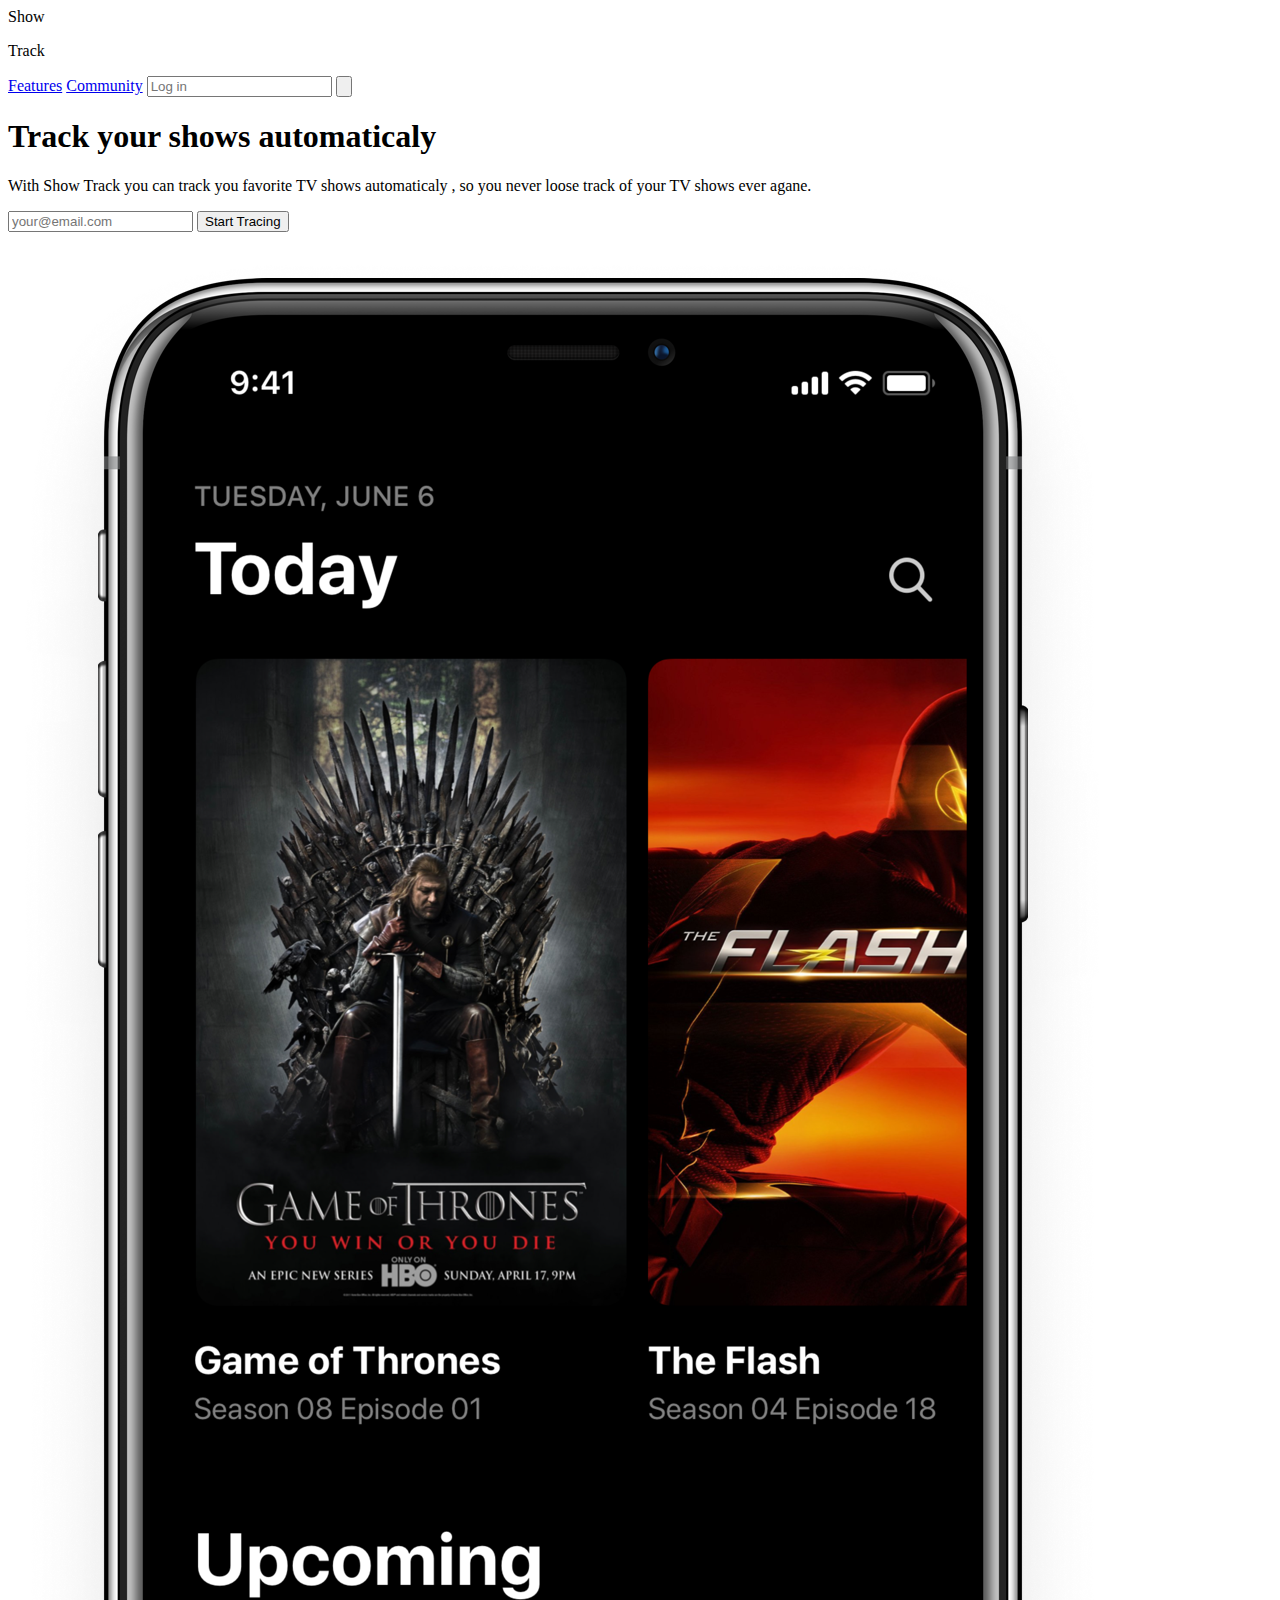
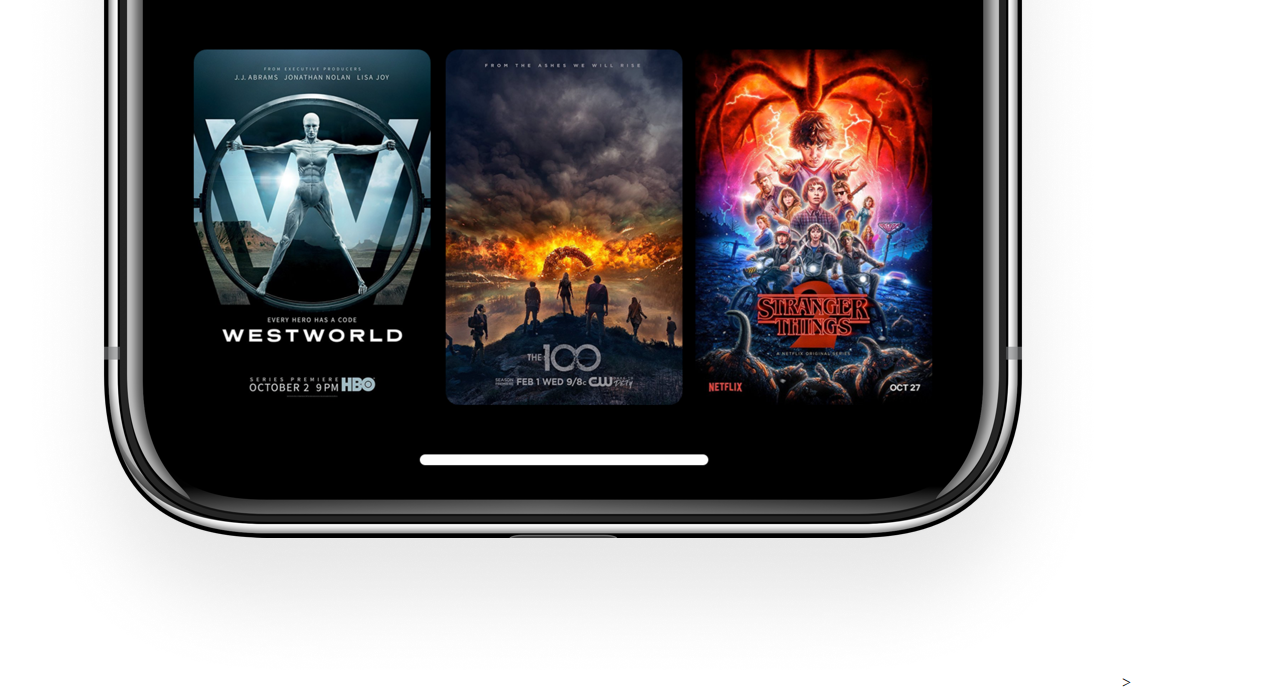
==== index.html/Iphone.html @ 3103d251 "all h2 h3 was deleted" ====
<!Doctipe html>
<html lang="ru">
<head>
    <title>Iphone</title>
    <meta charset="UTF-8">
    <link= rel="stylsheet" type="text/css" href="../good.css">
</head>
<body>
<header>
        <div>
            <p class="test">Show</p>
            <p class="test2">Track</p>
            <a href="hptts:/features.com">Features</a>
            <a href="hptts://community">Community</a>
            <input type="password" name="passwort" maxlength="12" placeholder="Log in">
            <input type="button" name="Get started" class="test3">
        </div>
</header>
        <h1>Track your shows automaticaly</h1>
        <p>With Show Track you can track you favorite TV shows automaticaly ,
            so you never loose track of your TV shows ever agane. </p>
            <form action="/" method="GET">
                <input type="email" placeholder="your@email.com">
                <input type="submit" value="Start Tracing" class="test4">
            </form>
            <img src="../images/img1.png" title="pics">
</body>>
</html>
---- good.css ----
.test{
    color:rgb(20, 19, 19);
    font-size: 20px;
}
.test2{
    color: rgb(16, 61, 119);
    font-size: 20px;
}
.test3{
    color: rgb(16, 61, 119);
}
h1{
    font-family: 'Franklin Gothic Medium', 'Arial Narrow', Arial, sans-serif;
    text-align: center;
    font-size: 30px;
}
.test4{
    color: rgb(16, 61, 119);
}
img[title="pics"]{
    font-size: 10px;
}
p{
    text-align: center;
    font-family: 'Segoe UI', Tahoma, Geneva, Verdana, sans-serif;
    font-size: 20px;
}
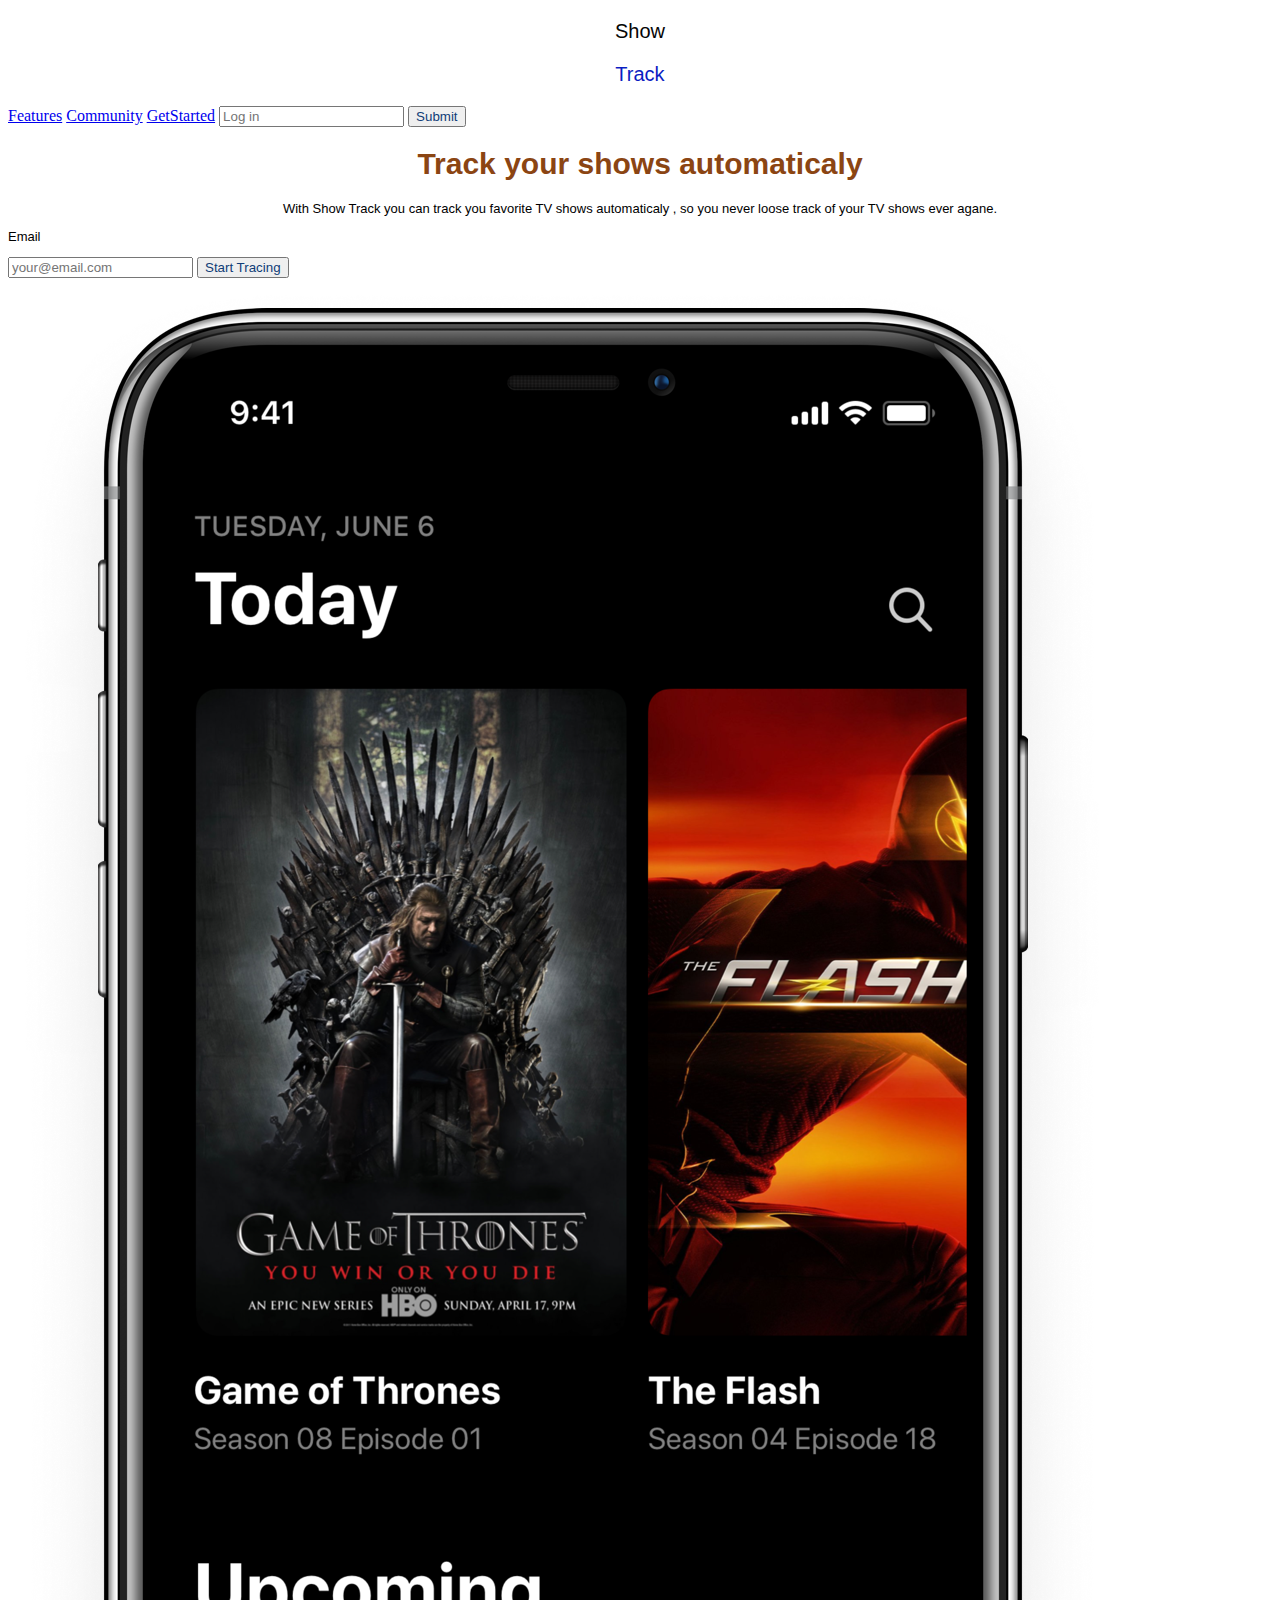
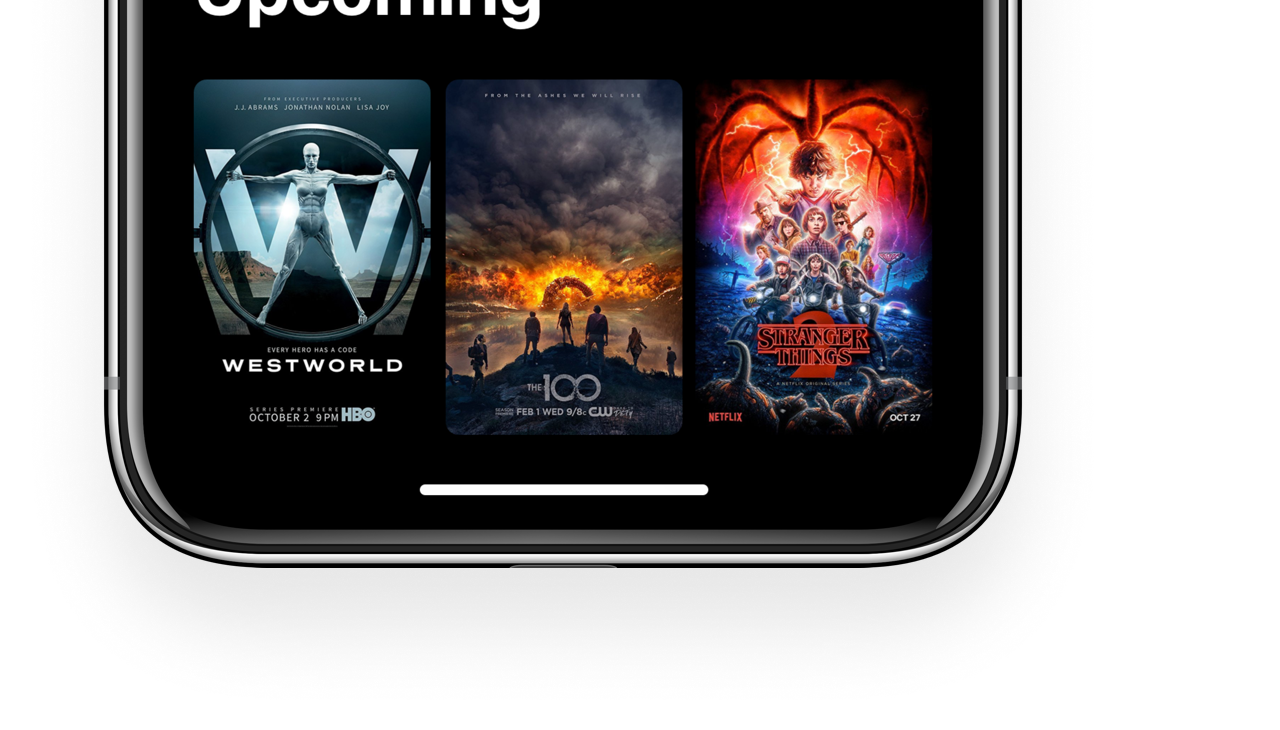
==== commit 14d54429: "add new css" ====
--- a/index.html/Iphone.html
+++ b/index.html/Iphone.html
@@ -1,9 +1,9 @@
-<!Doctipe html>
+<!Doctype html>
 <html lang="ru">
 <head>
     <title>Iphone</title>
     <meta charset="UTF-8">
-    <link= rel="stylsheet" type="text/css" href="../good.css">
+    <link rel="stylesheet" type="text/css" href="../good.css">
 </head>
 <body>
 <header>
@@ -12,17 +12,25 @@
             <p class="test2">Track</p>
             <a href="hptts:/features.com">Features</a>
             <a href="hptts://community">Community</a>
+            <a href="GetStarted">GetStarted</a>
             <input type="password" name="passwort" maxlength="12" placeholder="Log in">
-            <input type="button" name="Get started" class="test3">
+            <input type="submit" name="submit" class="test3">
         </div>
 </header>
-        <h1>Track your shows automaticaly</h1>
+<div>
+        <h1 class="best">Track your shows automaticaly</h1>
+</div>
+<div>
         <p>With Show Track you can track you favorite TV shows automaticaly ,
             so you never loose track of your TV shows ever agane. </p>
+</div>
+<div>
             <form action="/" method="GET">
+                <p id="aa">Email</p>
                 <input type="email" placeholder="your@email.com">
                 <input type="submit" value="Start Tracing" class="test4">
             </form>
-            <img src="../images/img1.png" title="pics">
-</body>>
+            <img id="ss" src="../images/img1.png" title="pics">
+</div>
+</body>
 </html>
--- a/good.css
+++ b/good.css
@@ -1,9 +1,9 @@
 .test{
-    color:rgb(20, 19, 19);
+    color:rgb(5, 5, 5);
     font-size: 20px;
 }
 .test2{
-    color: rgb(16, 61, 119);
+    color: rgb(11, 29, 194);
     font-size: 20px;
 }
 .test3{
@@ -23,5 +23,14 @@
 p{
     text-align: center;
     font-family: 'Segoe UI', Tahoma, Geneva, Verdana, sans-serif;
-    font-size: 20px;
+    font-size: 13px;
+}
+.best{
+    color: saddlebrown;
+}
+#aa{
+    text-align: left;
+}
+#ss{
+    font-size: 15px;
 }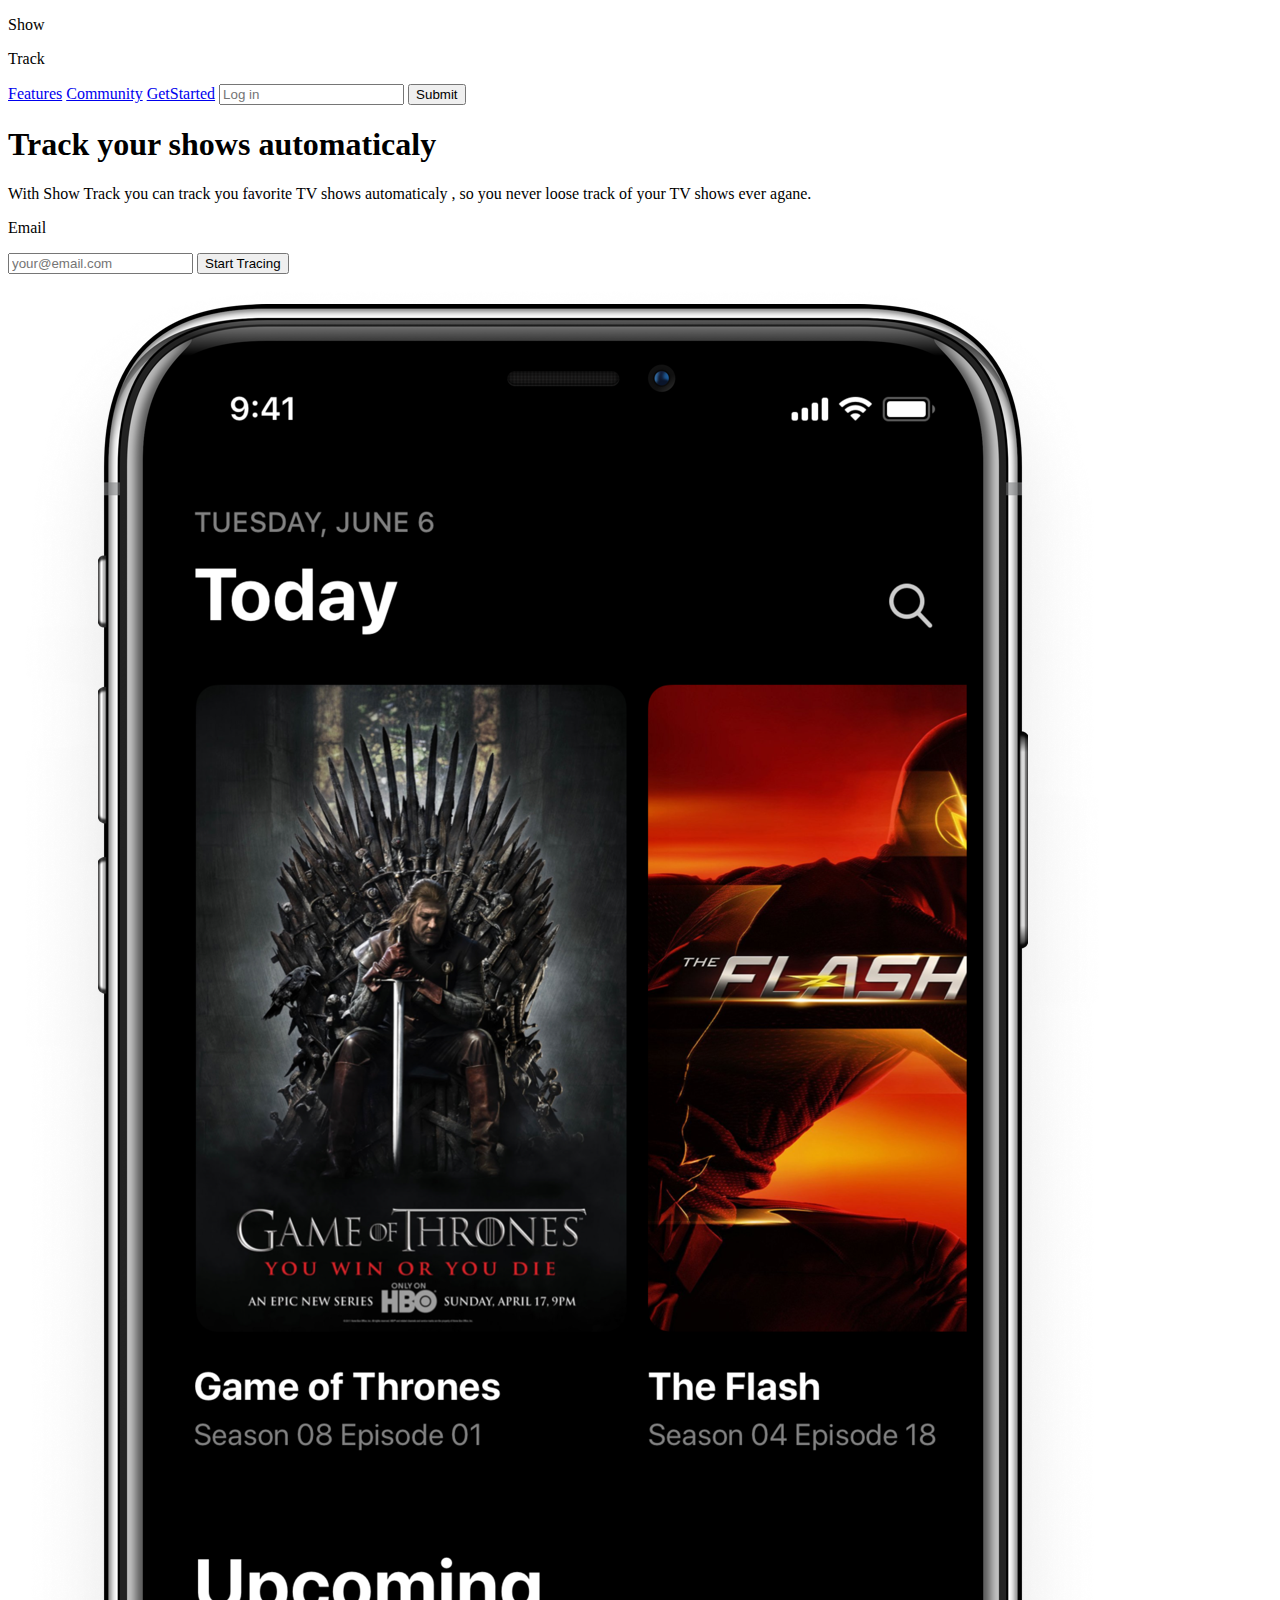
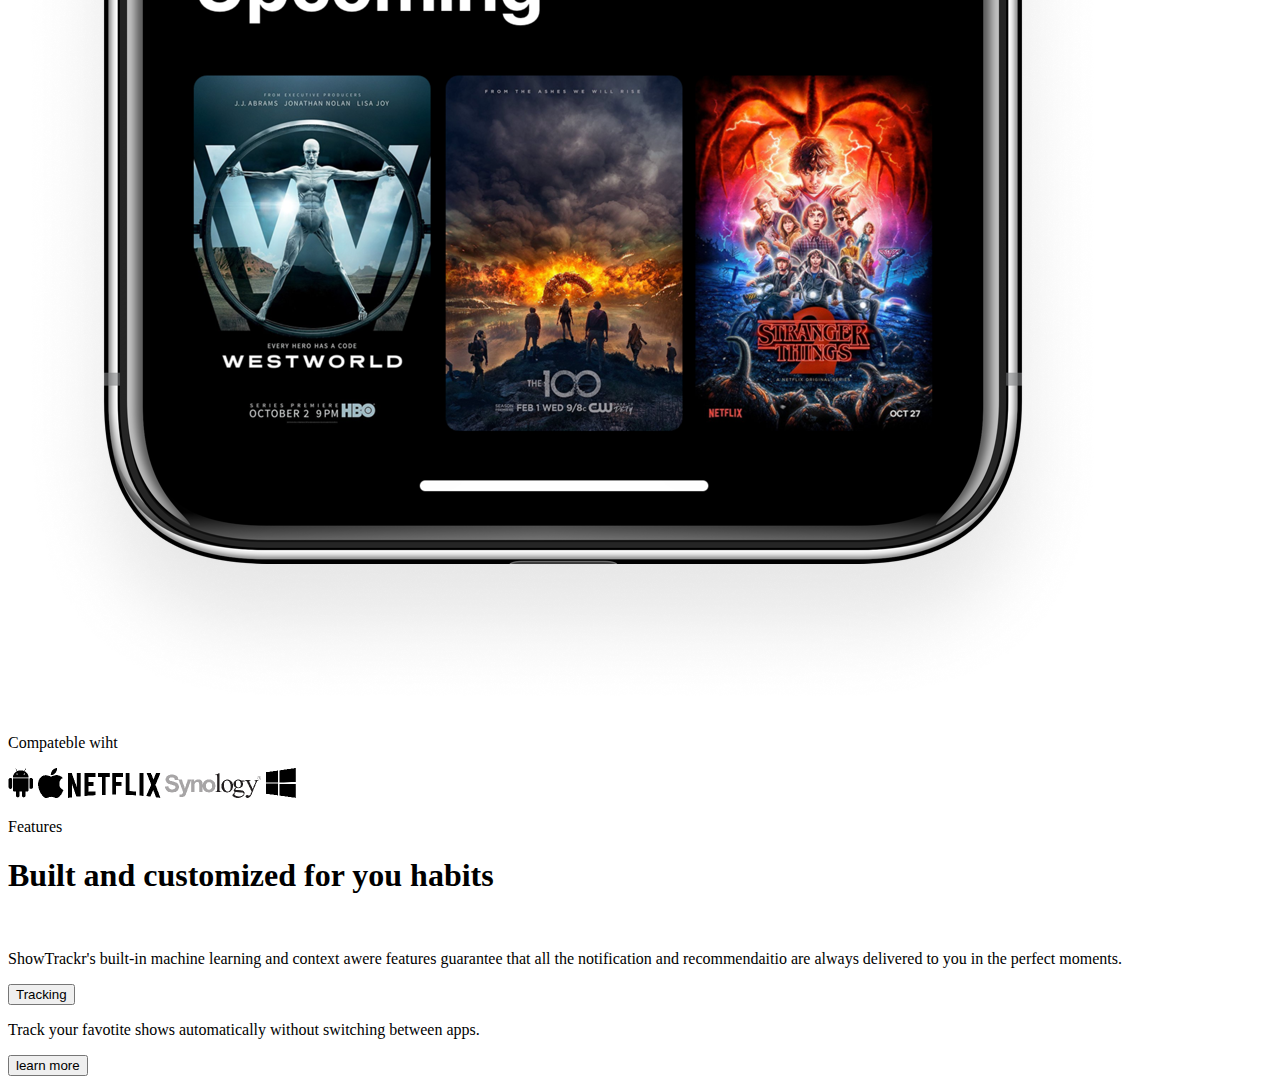
==== commit 763bc67c: "finish first buttom" ====
--- a/index.html/Iphone.html
+++ b/index.html/Iphone.html
@@ -8,17 +8,17 @@
 <body>
 <header>
         <div>
-            <p class="test">Show</p>
-            <p class="test2">Track</p>
+            <p>Show</p>
+            <p>Track</p>
             <a href="hptts:/features.com">Features</a>
             <a href="hptts://community">Community</a>
             <a href="GetStarted">GetStarted</a>
             <input type="password" name="passwort" maxlength="12" placeholder="Log in">
-            <input type="submit" name="submit" class="test3">
+            <input type="submit" name="submit">
         </div>
 </header>
 <div>
-        <h1 class="best">Track your shows automaticaly</h1>
+        <h1>Track your shows automaticaly</h1>
 </div>
 <div>
         <p>With Show Track you can track you favorite TV shows automaticaly ,
@@ -28,9 +28,22 @@
             <form action="/" method="GET">
                 <p id="aa">Email</p>
                 <input type="email" placeholder="your@email.com">
-                <input type="submit" value="Start Tracing" class="test4">
+                <input type="submit" value="Start Tracing">
             </form>
-            <img id="ss" src="../images/img1.png" title="pics">
+            <img  src="../images/img1.png" title="pics">
+            <p>Compateble wiht</p>
+            <img src="../images/img5.png" title="pics">
+            <img src="../images/img6.png" title="pics">
+            <img src="../images/img7.png" title="pics">
+            <img src="../images/img8.png" title=" pics">
+            <img src="../images/img9.png" title= "pics">
+            <p>Features</p>
+            <h1>Built and customized for you habits</h1><br>
+           <p>ShowTrackr's built-in machine learning and context awere features guarantee that all the
+                notification and recommendaitio are always delivered to you in the perfect moments.</p>
+                <input type="button" name="tracking" value="Tracking">
+                <p>Track your favotite shows automatically without switching between apps.</p>
+                <input type="button"  name="link" value="learn more">
 </div>
 </body>
 </html>
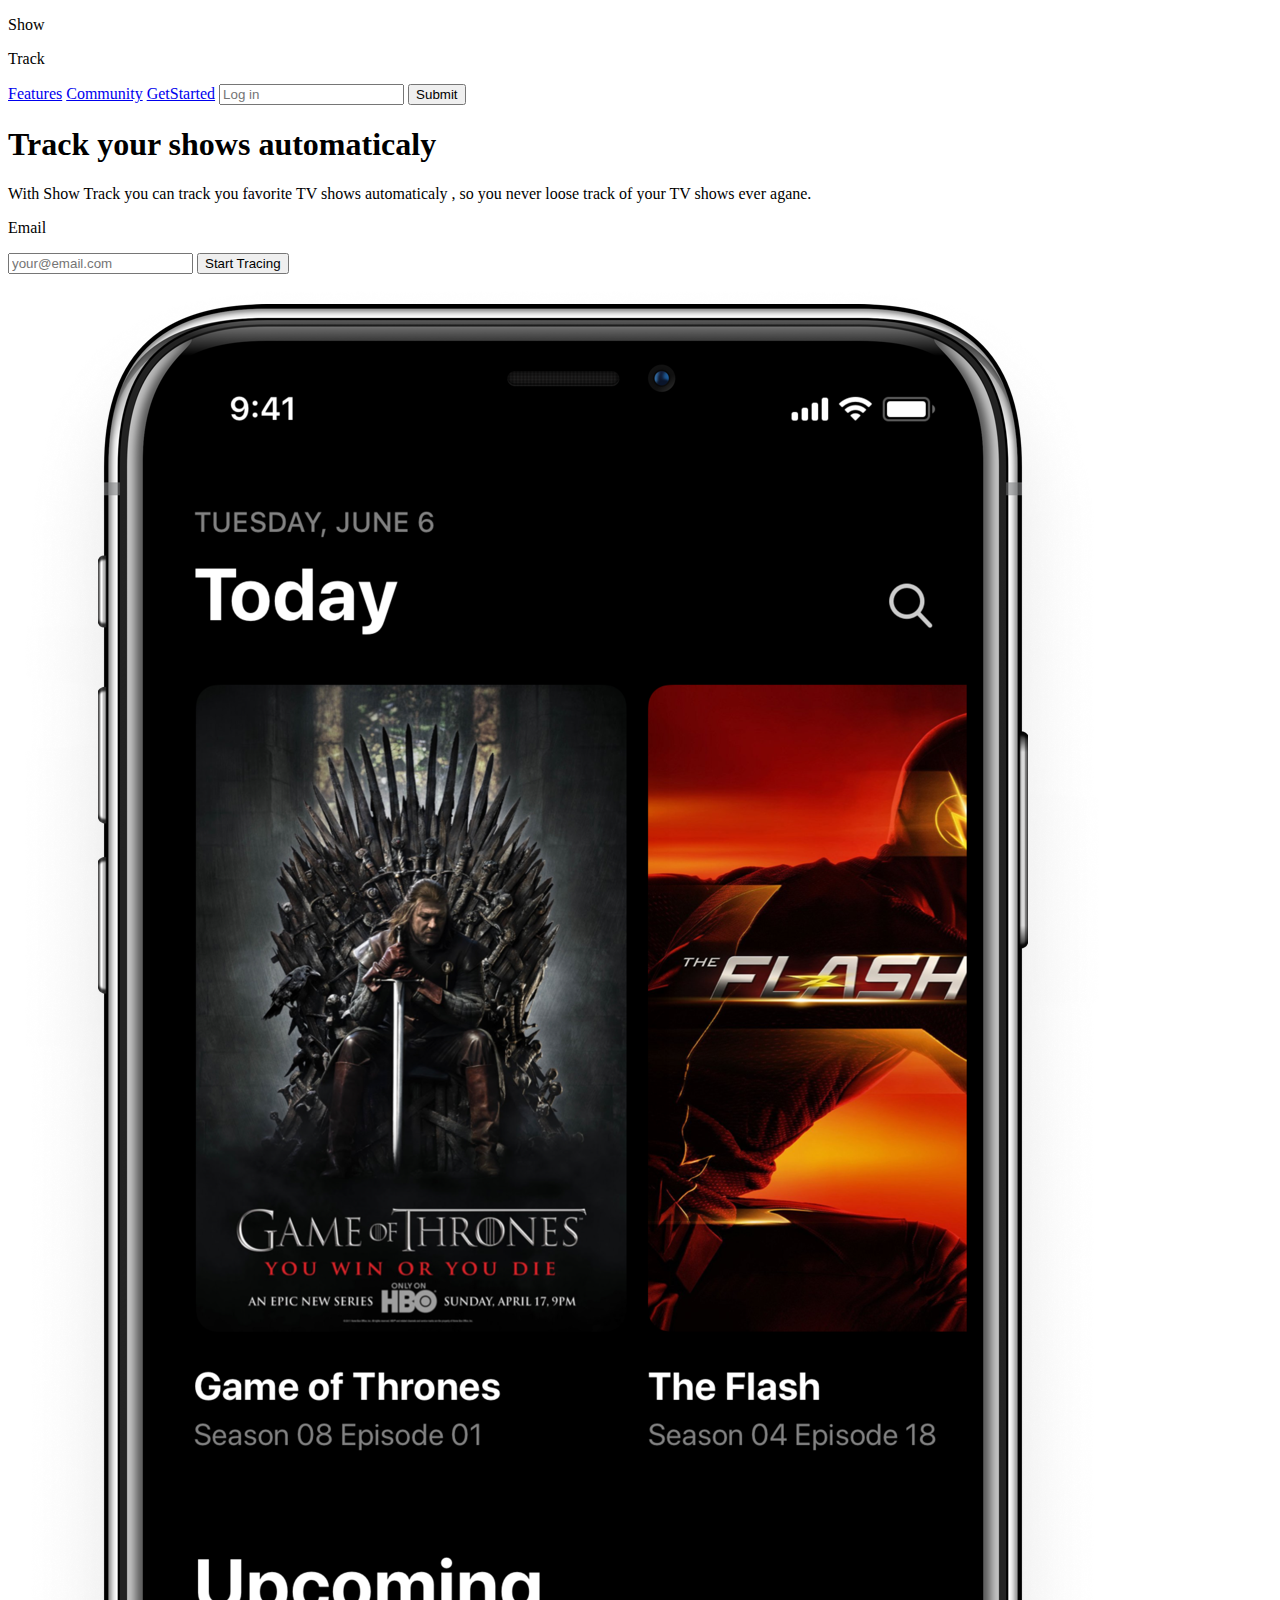
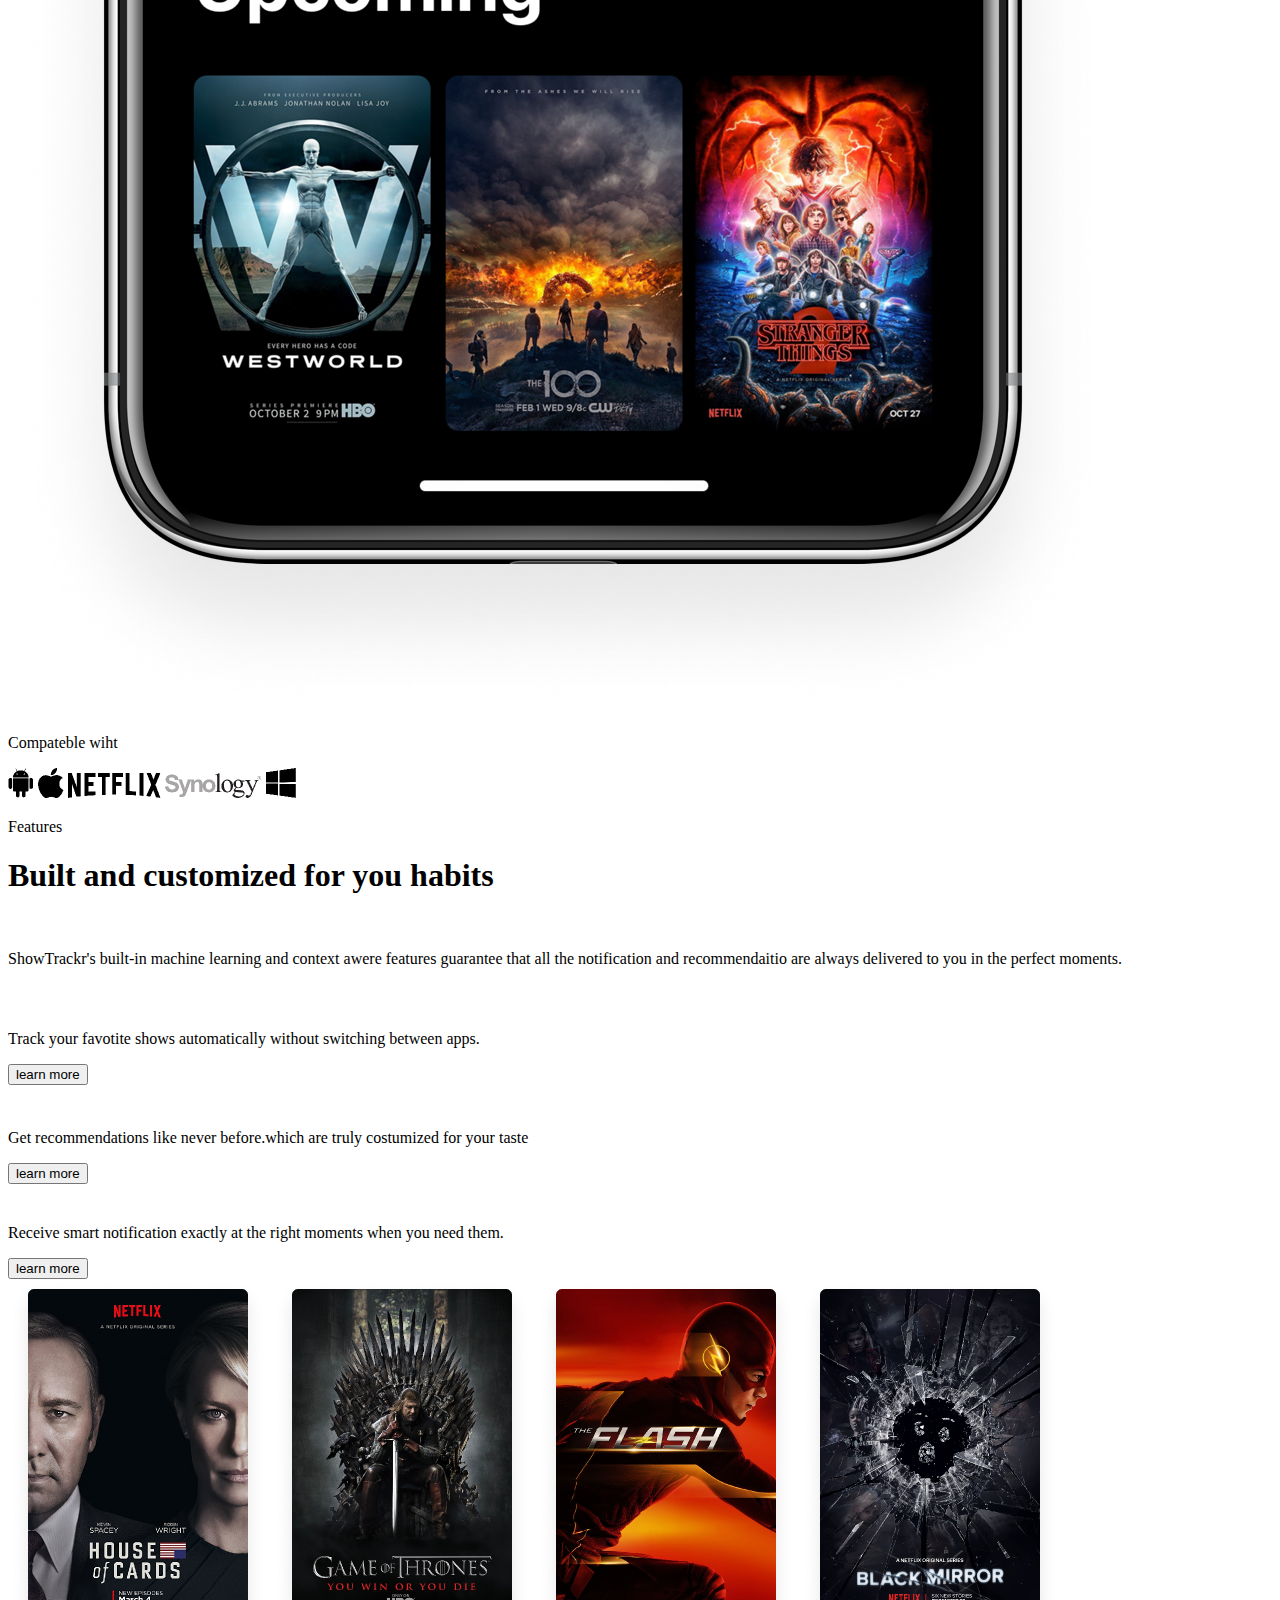
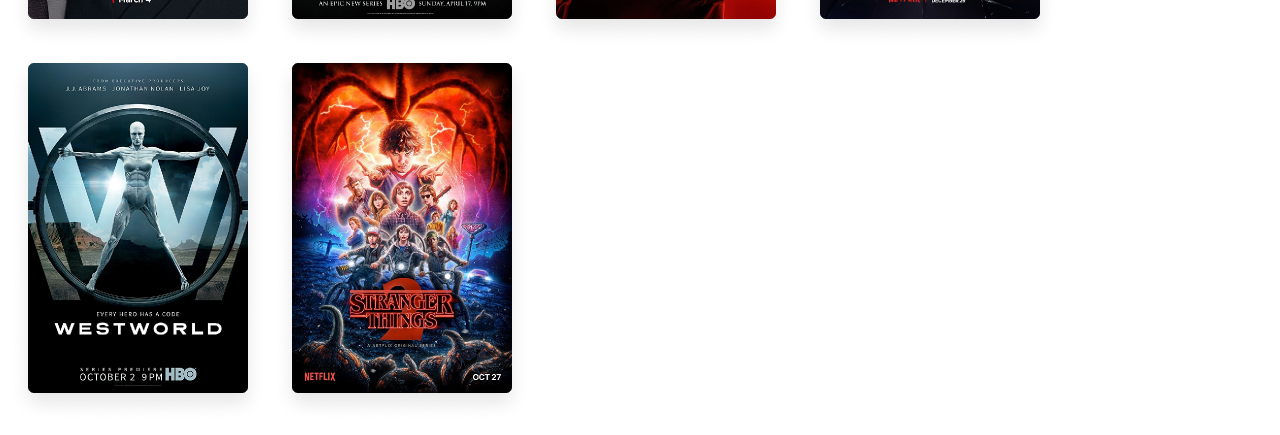
==== commit 6341b548: "cont wokk wih img" ====
--- a/index.html/Iphone.html
+++ b/index.html/Iphone.html
@@ -39,11 +39,27 @@
             <img src="../images/img9.png" title= "pics">
             <p>Features</p>
             <h1>Built and customized for you habits</h1><br>
+            <div>
            <p>ShowTrackr's built-in machine learning and context awere features guarantee that all the
                 notification and recommendaitio are always delivered to you in the perfect moments.</p>
-                <input type="button" name="tracking" value="Tracking">
+                <img  src="../images/img16.png" name="Automated tracking" >
                 <p>Track your favotite shows automatically without switching between apps.</p>
-                <input type="button"  name="link" value="learn more">
+                <input type="button"  name="learn" value="learn more"><br>
+                <img src="../images/img17.png" name="machine learning" >
+                <p>Get recommendations like never before.which are truly costumized for your taste</p>
+                <input type="button" name="learn"  value="learn more"><br>
+                <img src="../images/img18.png" name="smart notification" >
+                <p>Receive smart notification exactly at the right moments when you need them.</p>
+                <input type="button" name="learn" value="learn more">
+                </div>
+                <div>
+                    <img src="../images/img10.png">
+                    <img src="../images/img11.png">
+                    <img src="../images/img12.png">
+                    <img src="../images/img13.png">
+                    <img src="../images/img14.png">
+                    <img src="../images/img15.png">
+                </div>
 </div>
 </body>
 </html>
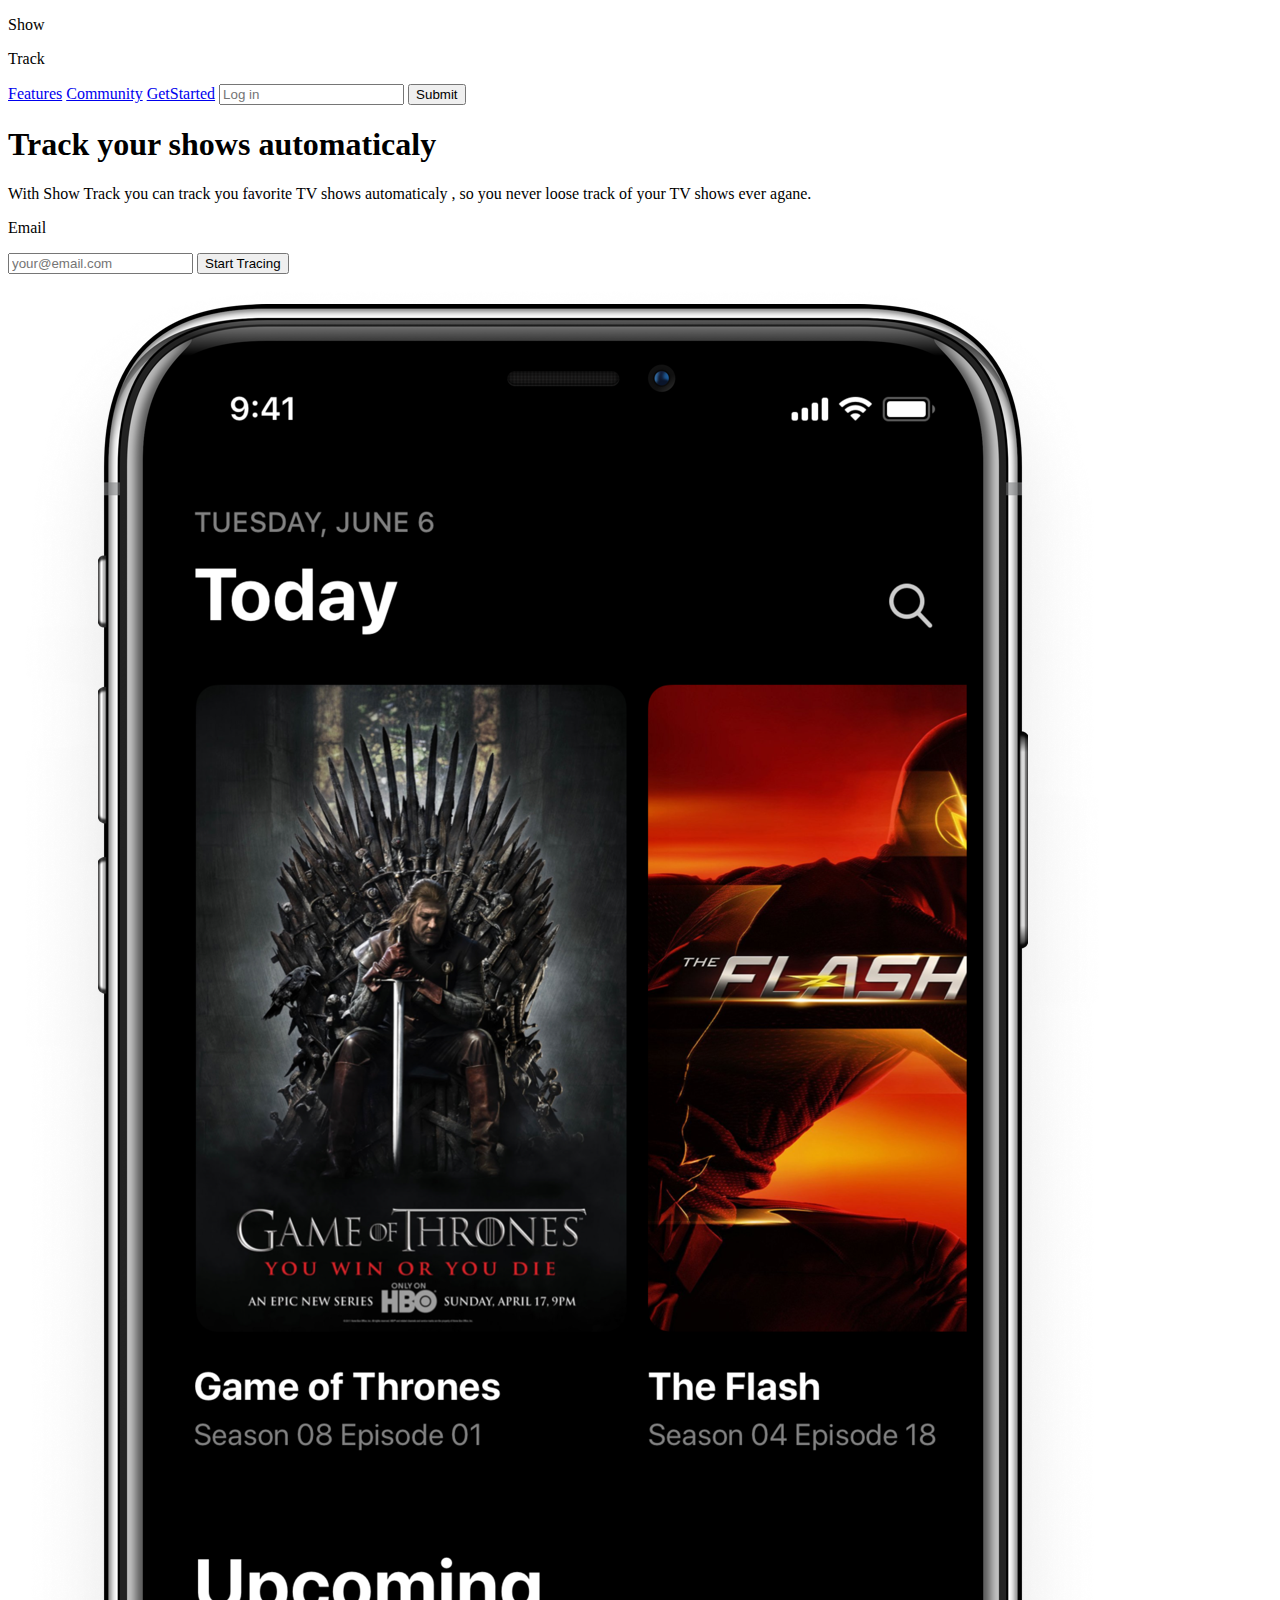
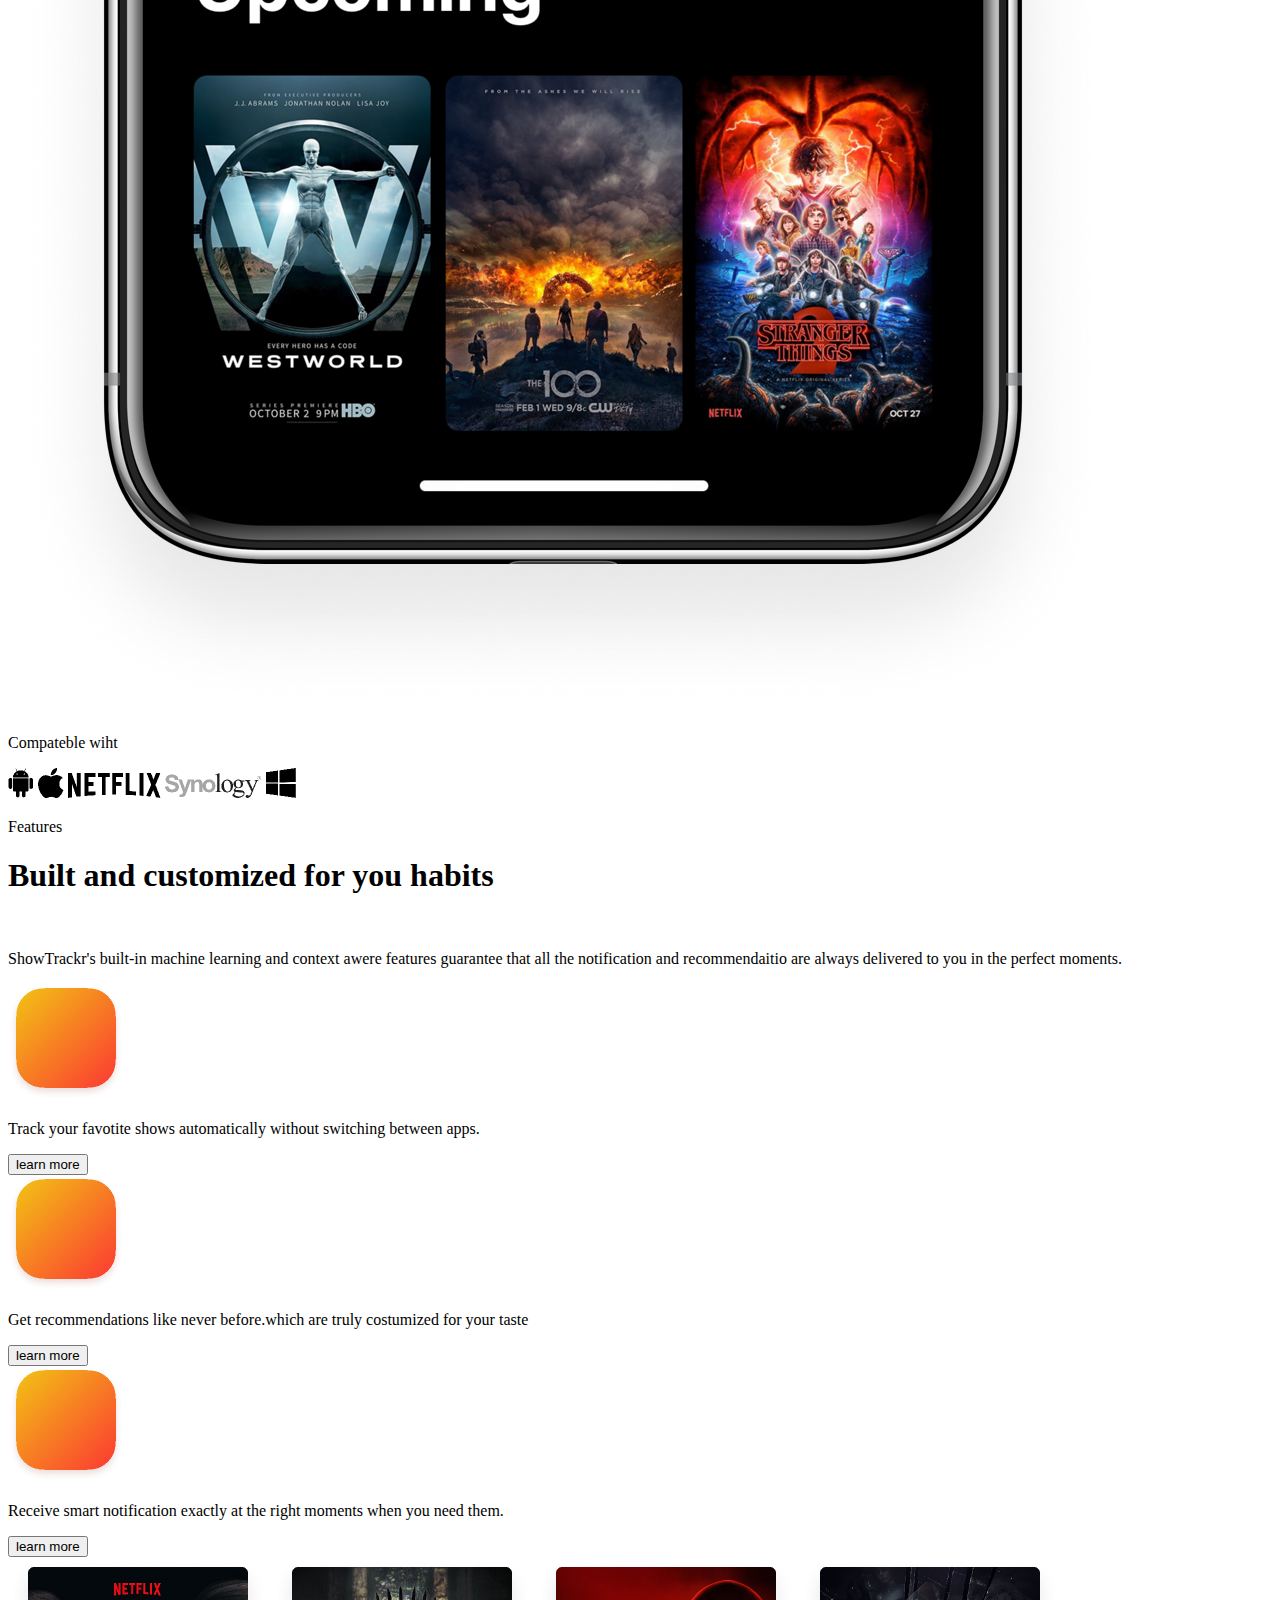
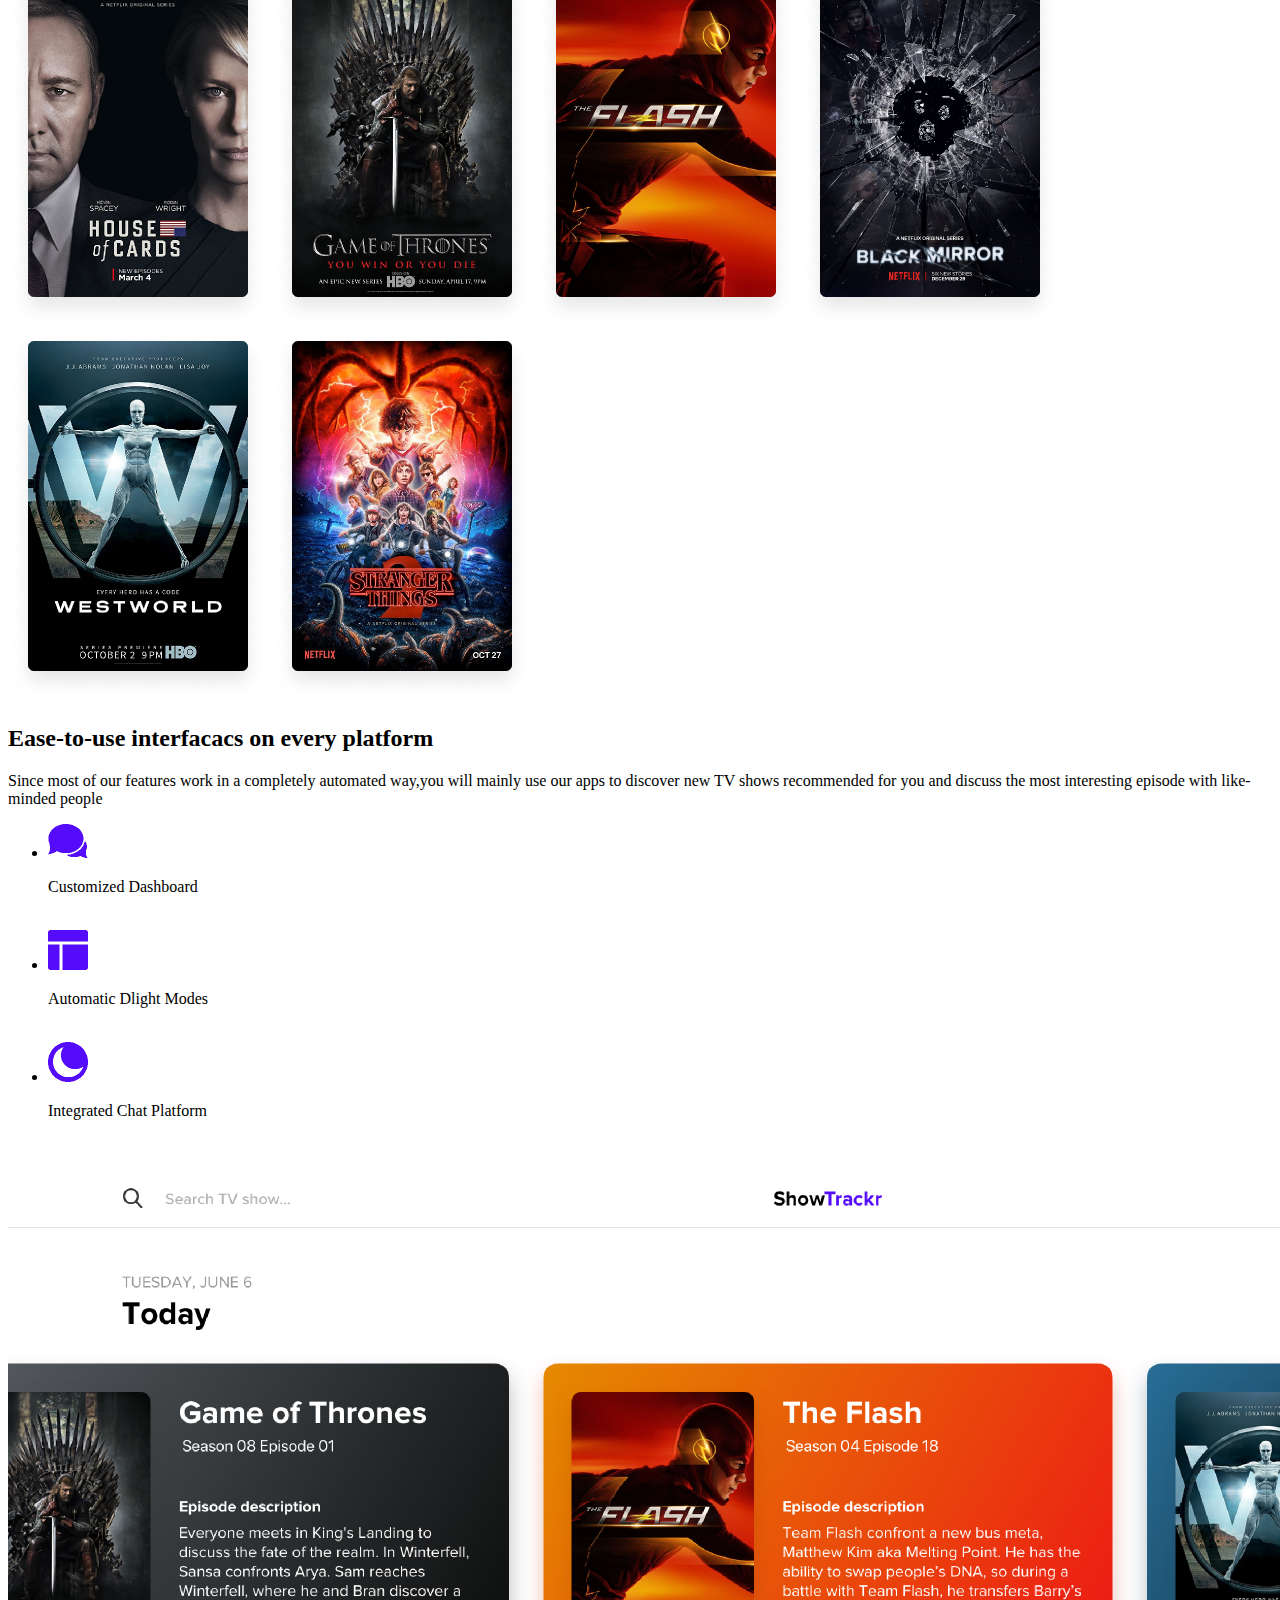
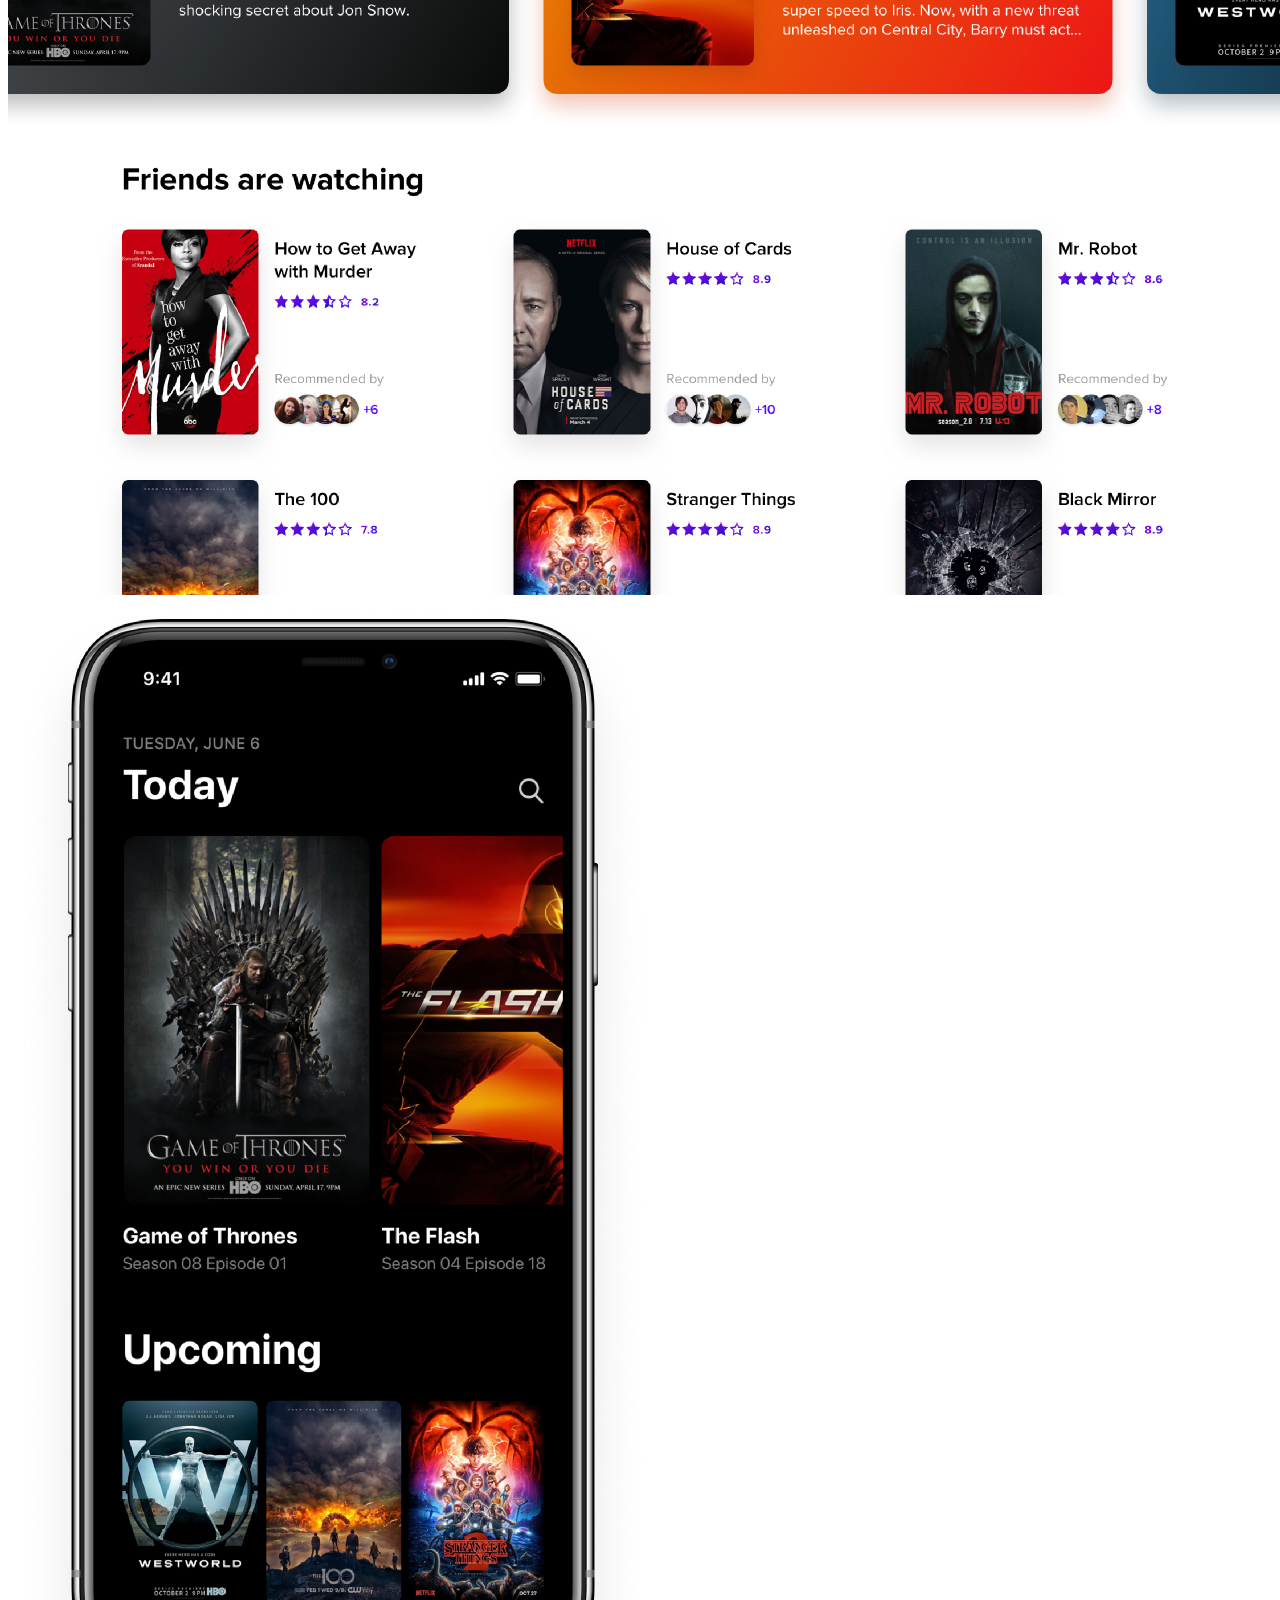
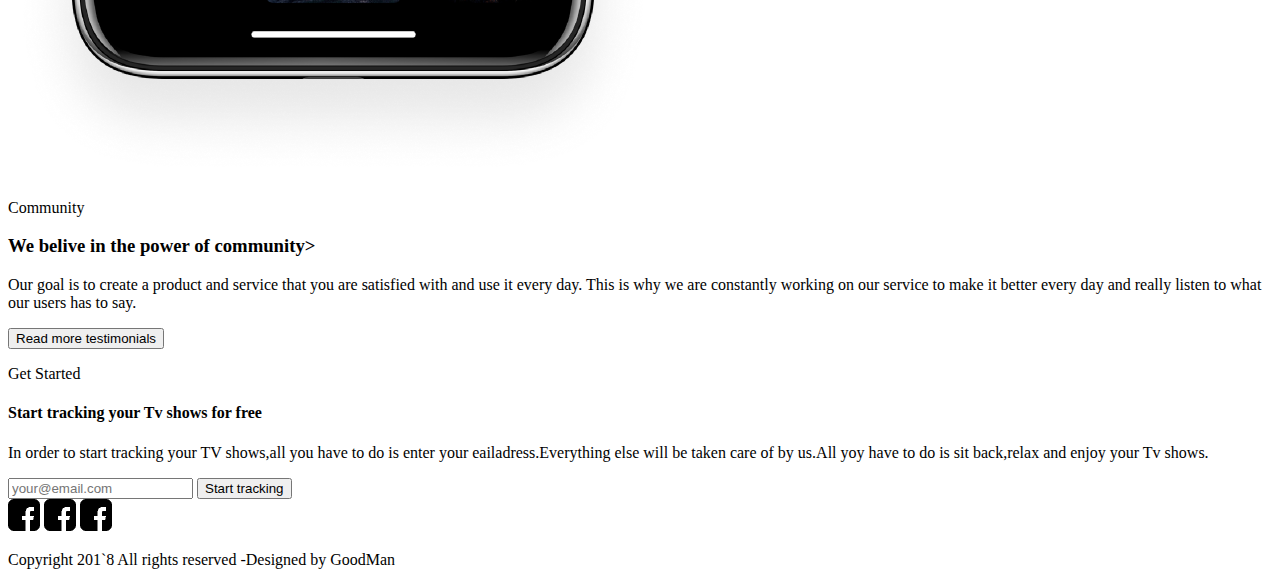
==== commit 67d9015a: "finish my lab" ====
--- a/index.html/Iphone.html
+++ b/index.html/Iphone.html
@@ -42,13 +42,13 @@
             <div>
            <p>ShowTrackr's built-in machine learning and context awere features guarantee that all the
                 notification and recommendaitio are always delivered to you in the perfect moments.</p>
-                <img  src="../images/img16.png" name="Automated tracking" >
+                <img  src="../images/img25.png" name="Automated tracking" >
                 <p>Track your favotite shows automatically without switching between apps.</p>
                 <input type="button"  name="learn" value="learn more"><br>
-                <img src="../images/img17.png" name="machine learning" >
+                <img src="../images/img25.png" name="machine learning" >
                 <p>Get recommendations like never before.which are truly costumized for your taste</p>
                 <input type="button" name="learn"  value="learn more"><br>
-                <img src="../images/img18.png" name="smart notification" >
+                <img src="../images/img25.png" name="smart notification" >
                 <p>Receive smart notification exactly at the right moments when you need them.</p>
                 <input type="button" name="learn" value="learn more">
                 </div>
@@ -60,6 +60,39 @@
                     <img src="../images/img14.png">
                     <img src="../images/img15.png">
                 </div>
+                <h2>Ease-to-use interfacacs on every platform</h2>
+                <p>Since most of our features work in a completely automated way,you will mainly use our apps to 
+                    discover new TV shows recommended for you and discuss the most interesting episode with like-minded
+                     people
+                </p>
+                <ul>
+                    <li><img src="../images/img19.png" alt="dashboard"><p>Customized Dashboard</p></li><br>
+                    <li><img src="../images/img20.png" alt="Day&Night"><p>Automatic Dlight Modes</p></li><br>
+                    <li><img src="../images/img21.png" alt="Chat"><p>Integrated Chat Platform</p></li><br>
+                </ul>
+                <img src="../images/img22.png" alt="web app">
+                <img src="../images/img23.png" alt="iphone">
+                <P>Community</P>
+                <h3>We belive in the power of community></h3>
+                <p>Our goal is to create a product and service that you are satisfied with and use it every day.
+                    This is why we are constantly working on our service to make it better every day and really 
+                    listen to what our users has to say.
+                </p>
+                <input type="button" name="Read more" value="Read more testimonials">
+                <div></div> <!-- дописать код с картинками--> 
+                <p>Get Started</p>
+                <h4>Start tracking your Tv shows for free</h4>
+                <p>In order to start tracking your TV shows,all you have to do is enter your eailadress.Everything
+                    else will be taken care of by us.All yoy have to do is sit back,relax and enjoy your Tv shows.
+                </p>
+                <form action="text" method="GET">
+                    <input type="email" placeholder="your@email.com">
+                    <input type="button" value="Start tracking">
+                </form>
+                <img src="../images/img24.png" alt="tweeter">
+            <img src="../images/img24.png" alt="facebook">
+            <img src="../images/img24.png" alt="youtube">
+            <p>Copyright 201`8 All rights reserved -Designed by GoodMan</p>
 </div>
 </body>
 </html>
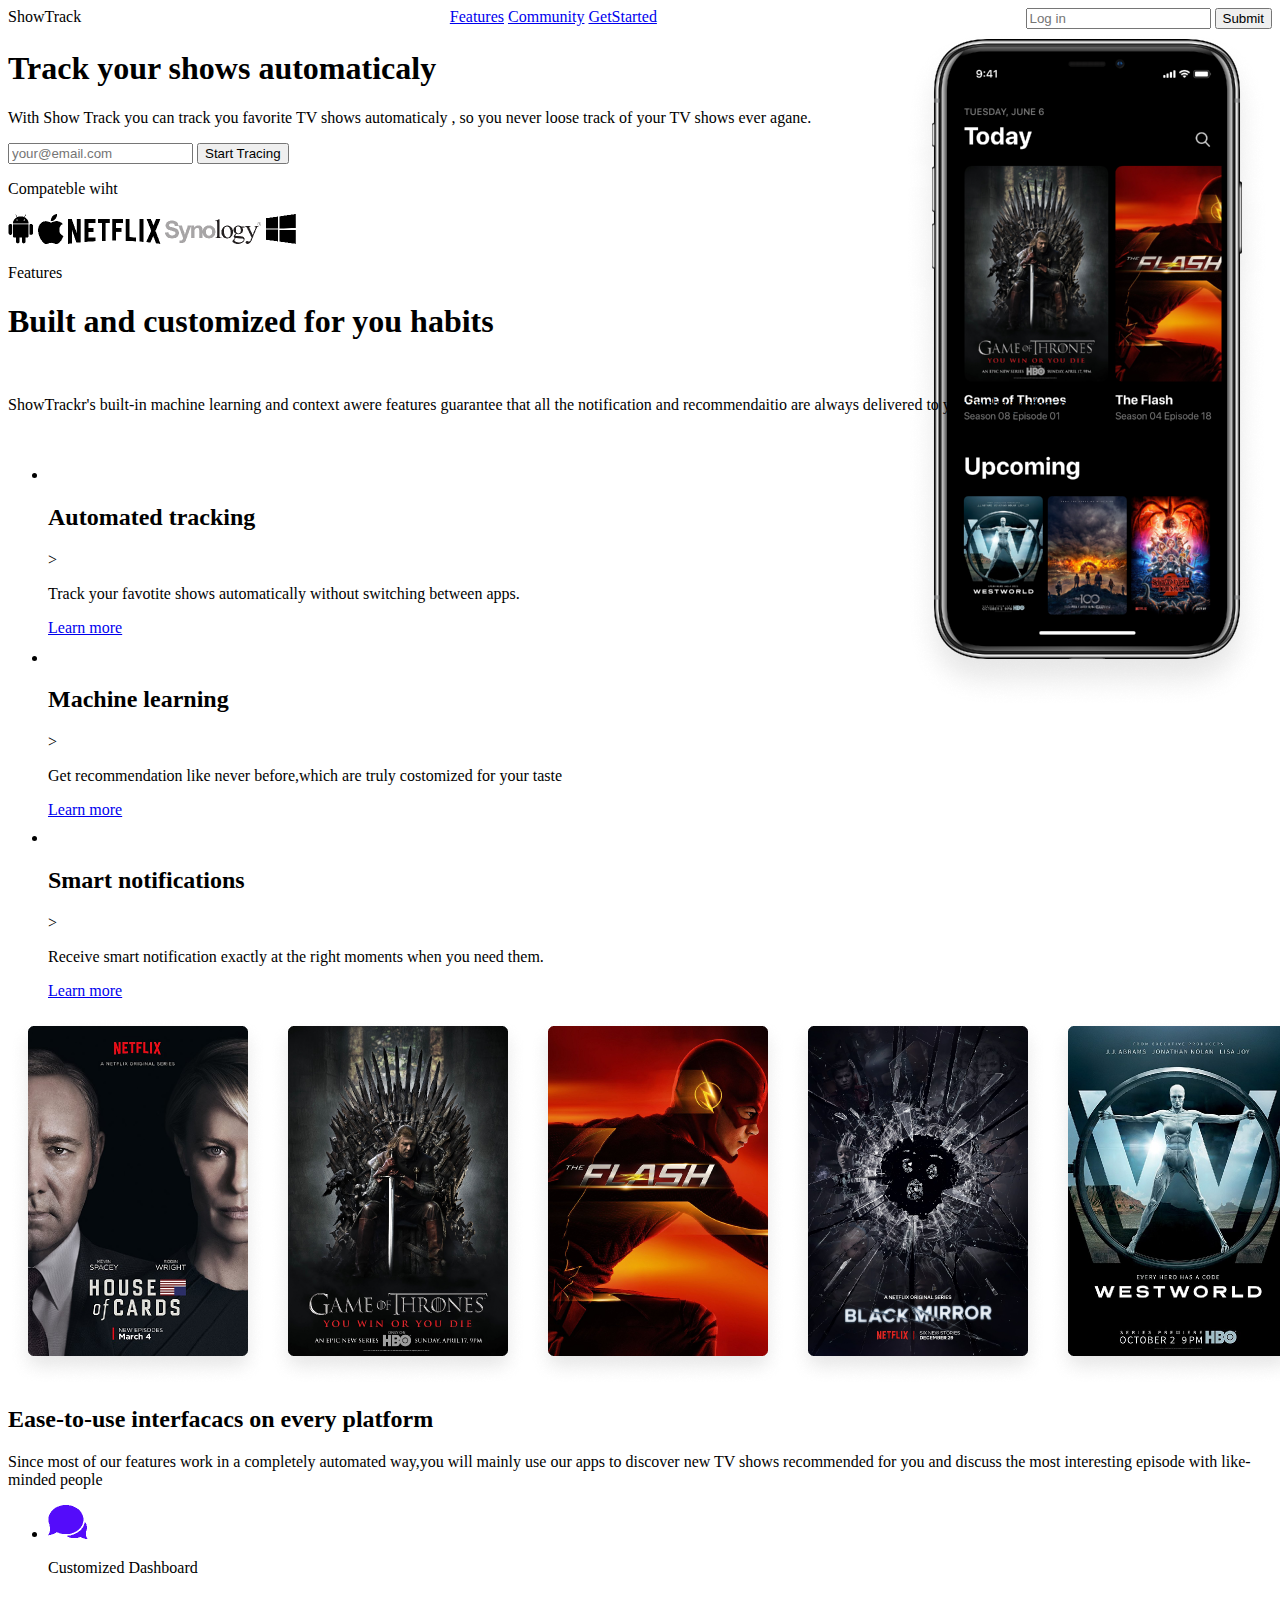
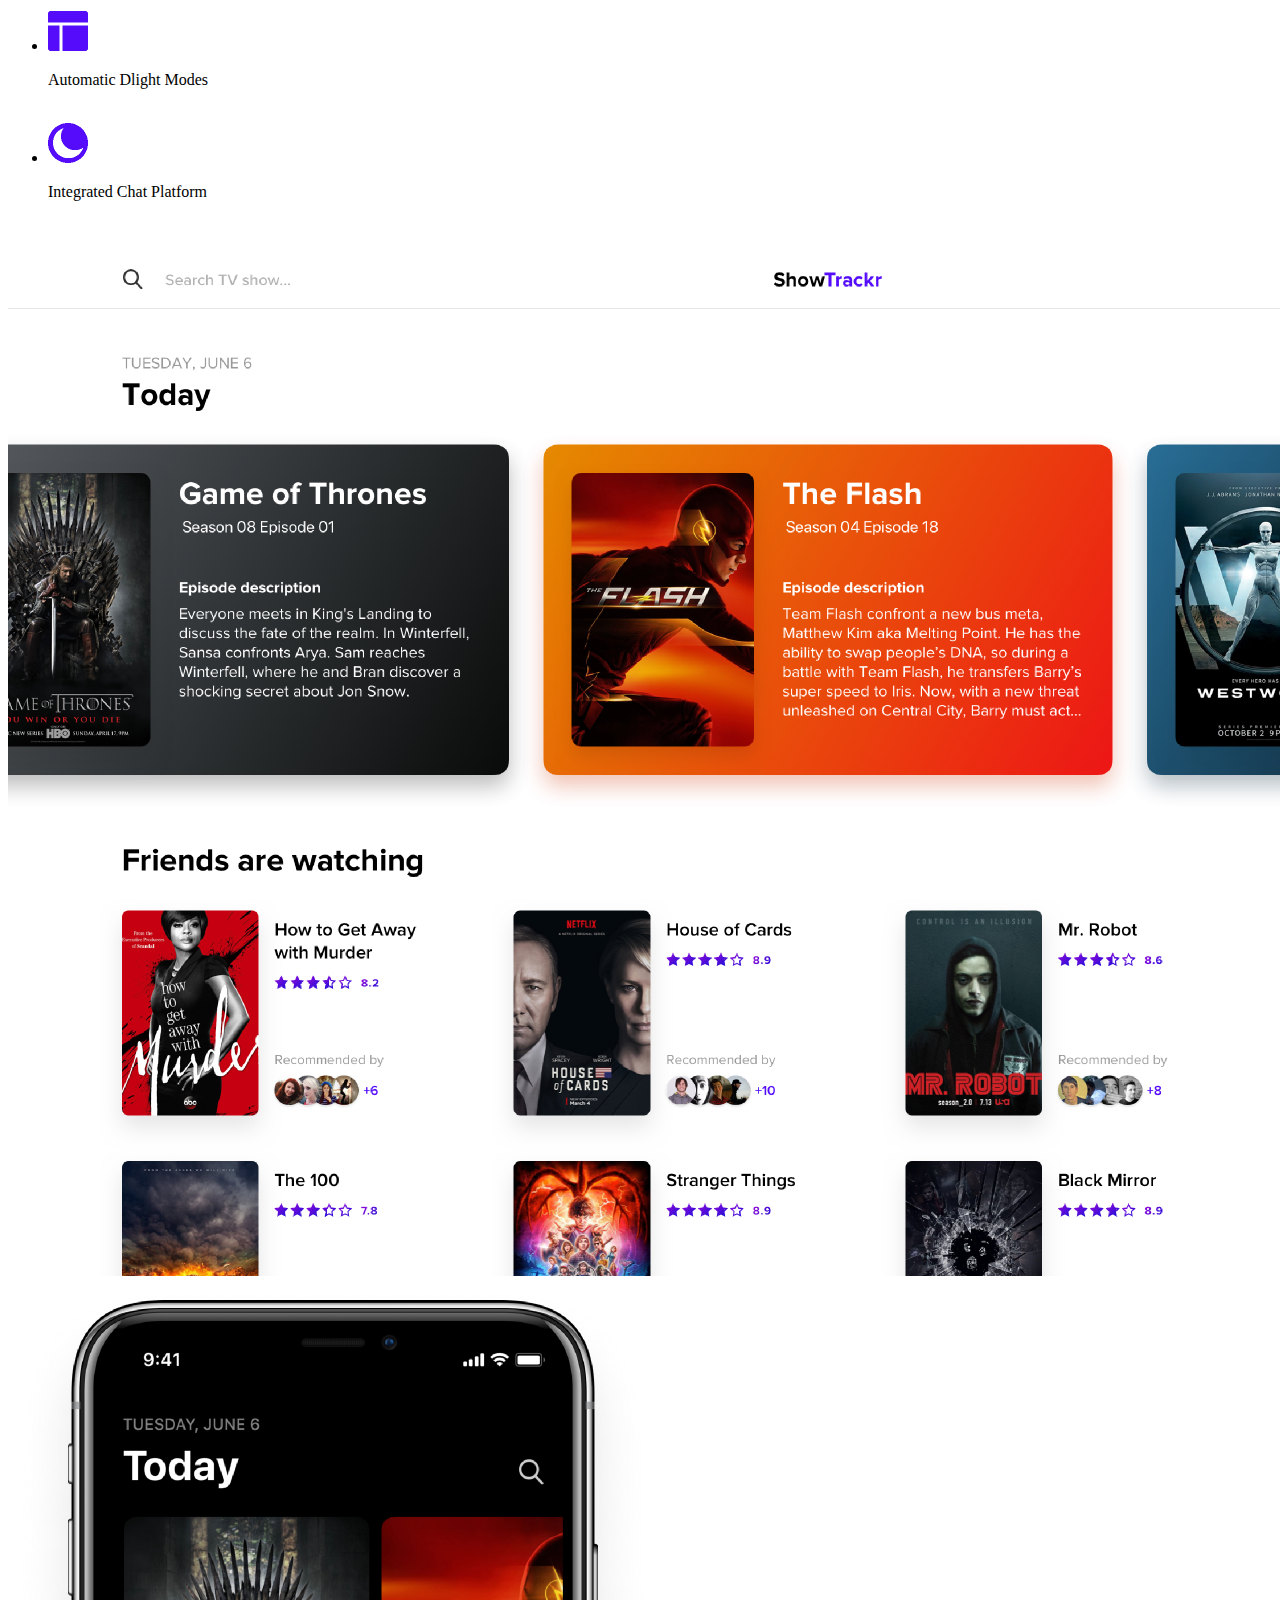
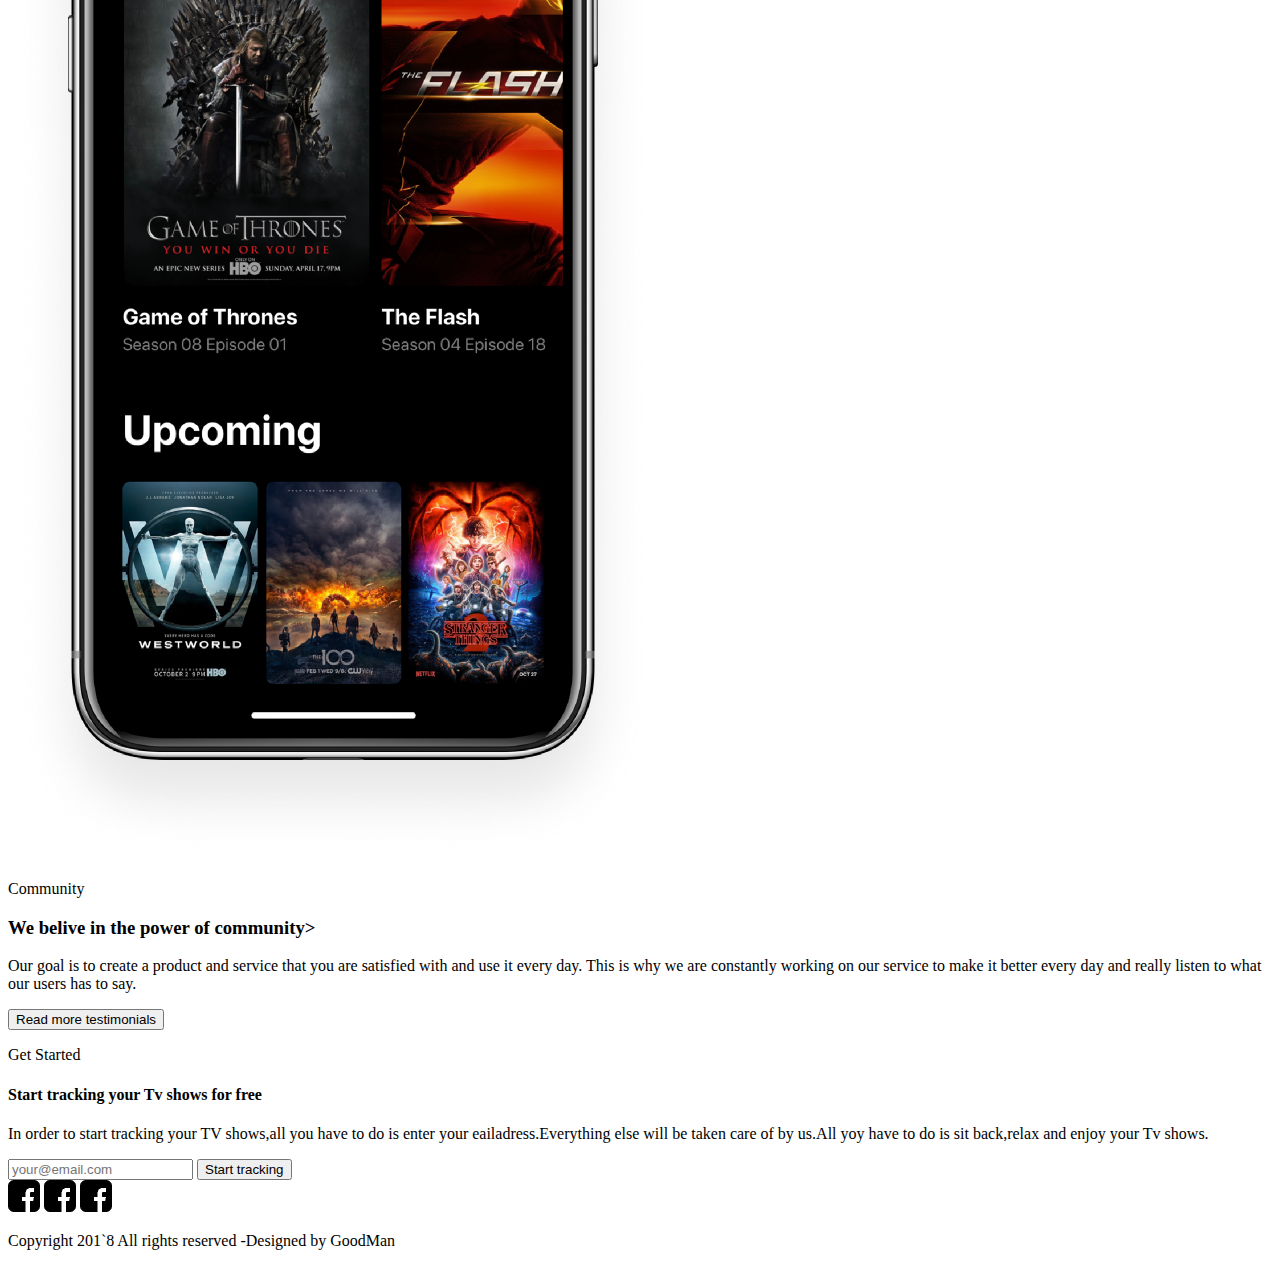
==== commit 7fdd19dc: "conti" ====
--- a/index.html/Iphone.html
+++ b/index.html/Iphone.html
@@ -3,56 +3,74 @@
 <head>
     <title>Iphone</title>
     <meta charset="UTF-8">
-    <link rel="stylesheet" type="text/css" href="../good.css">
+    <link rel="stylesheet" type="text/css" href="../css.css/colors.css">
 </head>
 <body>
-<header>
-        <div>
-            <p>Show</p>
-            <p>Track</p>
-            <a href="hptts:/features.com">Features</a>
-            <a href="hptts://community">Community</a>
-            <a href="GetStarted">GetStarted</a>
-            <input type="password" name="passwort" maxlength="12" placeholder="Log in">
-            <input type="submit" name="submit">
-        </div>
-</header>
+<header class="head">
+<span class="show">ShowTrack</span>
 <div>
-        <h1>Track your shows automaticaly</h1>
+<a href="hptts:/features.com">Features</a>
+<a href="hptts://community">Community</a>
+<a href="GetStarted">GetStarted</a>
 </div>
 <div>
-        <p>With Show Track you can track you favorite TV shows automaticaly ,
-            so you never loose track of your TV shows ever agane. </p>
+<input type="password" name="passwort" maxlength="12" placeholder="Log in">
+<input type="submit" title="GetStarted">
 </div>
-<div>
-            <form action="/" method="GET">
-                <p id="aa">Email</p>
-                <input type="email" placeholder="your@email.com">
-                <input type="submit" value="Start Tracing">
-            </form>
-            <img  src="../images/img1.png" title="pics">
-            <p>Compateble wiht</p>
-            <img src="../images/img5.png" title="pics">
-            <img src="../images/img6.png" title="pics">
-            <img src="../images/img7.png" title="pics">
-            <img src="../images/img8.png" title=" pics">
-            <img src="../images/img9.png" title= "pics">
+</header>
+<div class="hero">
+        <div class="hero-left">
+            <h1>Track your shows automaticaly</h1>
+            <p>With Show Track you can track you favorite TV shows automaticaly ,
+                so you never loose track of your TV shows ever agane. </p>
+    
+                    <input type="email" placeholder="your@email.com">
+                    <input type="submit" value="Start Tracing">
+    
+                <p>Compateble wiht</p>
+                <img src="../images/img5.png" title="pics 2">
+                <img src="../images/img6.png" title="pics 3">
+                <img src="../images/img7.png" title="pics 4">
+                <img src="../images/img8.png" title=" pics 5">
+                <img src="../images/img9.png" title= "pics 6">
+        </div>
+        <div class="hero-right">
+            <img src="../images/img1.png" title="pics1">
+        </div>
+</div>
+
+<div class="next-hero">
+
             <p>Features</p>
             <h1>Built and customized for you habits</h1><br>
-            <div>
+
            <p>ShowTrackr's built-in machine learning and context awere features guarantee that all the
                 notification and recommendaitio are always delivered to you in the perfect moments.</p>
-                <img  src="../images/img25.png" name="Automated tracking" >
+                <ul>
+
+               <li>
+                   <img class="auto" src="../images/img16.png" alt="">
+                <h2>Automated tracking</h2>>
                 <p>Track your favotite shows automatically without switching between apps.</p>
-                <input type="button"  name="learn" value="learn more"><br>
-                <img src="../images/img25.png" name="machine learning" >
-                <p>Get recommendations like never before.which are truly costumized for your taste</p>
-                <input type="button" name="learn"  value="learn more"><br>
-                <img src="../images/img25.png" name="smart notification" >
+                <a href="/">Learn more</a>
+               </li>
+
+                <li>
+                    <img class="mach" src="../images/img17.png" alt="">
+                    <h2>Machine learning</h2>>
+                    <p>Get recommendation like never before,which are truly costomized for your taste</p>
+                    <a href="/">Learn more</a>
+                </li>
+
+               <li>
+                <img class="smart" src="../images/img18.png" title="" >
+                <h2>Smart notifications</h2>>
                 <p>Receive smart notification exactly at the right moments when you need them.</p>
-                <input type="button" name="learn" value="learn more">
-                </div>
-                <div>
+                <a href="/">Learn more</a>
+               </li>
+                </ul>
+</div>
+                <div class="list">
                     <img src="../images/img10.png">
                     <img src="../images/img11.png">
                     <img src="../images/img12.png">
@@ -60,6 +78,8 @@
                     <img src="../images/img14.png">
                     <img src="../images/img15.png">
                 </div>
+
+                
                 <h2>Ease-to-use interfacacs on every platform</h2>
                 <p>Since most of our features work in a completely automated way,you will mainly use our apps to 
                     discover new TV shows recommended for you and discuss the most interesting episode with like-minded
@@ -72,6 +92,8 @@
                 </ul>
                 <img src="../images/img22.png" alt="web app">
                 <img src="../images/img23.png" alt="iphone">
+                </div>
+                <div>
                 <P>Community</P>
                 <h3>We belive in the power of community></h3>
                 <p>Our goal is to create a product and service that you are satisfied with and use it every day.
@@ -79,7 +101,8 @@
                     listen to what our users has to say.
                 </p>
                 <input type="button" name="Read more" value="Read more testimonials">
-                <div></div> <!-- дописать код с картинками--> 
+                </div> <!-- дописать код с картинками-->
+                <div>
                 <p>Get Started</p>
                 <h4>Start tracking your Tv shows for free</h4>
                 <p>In order to start tracking your TV shows,all you have to do is enter your eailadress.Everything
@@ -89,10 +112,12 @@
                     <input type="email" placeholder="your@email.com">
                     <input type="button" value="Start tracking">
                 </form>
+                </div>
+                <footer>
                 <img src="../images/img24.png" alt="tweeter">
             <img src="../images/img24.png" alt="facebook">
             <img src="../images/img24.png" alt="youtube">
             <p>Copyright 201`8 All rights reserved -Designed by GoodMan</p>
-</div>
+            </footer>
 </body>
 </html>
--- a/css.css/colors.css
+++ b/css.css/colors.css
@@ -0,0 +1,36 @@
+.head{
+   display: flex;
+   justify-content: space-between;
+}
+.hero{
+   display: flex;
+   justify-content: space-between;
+}
+
+.hero-left{
+
+}
+
+.hero-right{
+   height:1px;
+   font-weight:1px;
+}
+.auto{
+   width: 50px;
+   height: 50px;
+   border-radius:14px;
+   box-shadow: 0 2px 4px 0 rgba(36, 8, 128, 0, 15);
+   background-image: linear-gradient;
+}
+.mach{
+
+}
+
+.smart{
+
+}
+
+.list{
+   display: flex;
+   justify-content:space-between;
+}